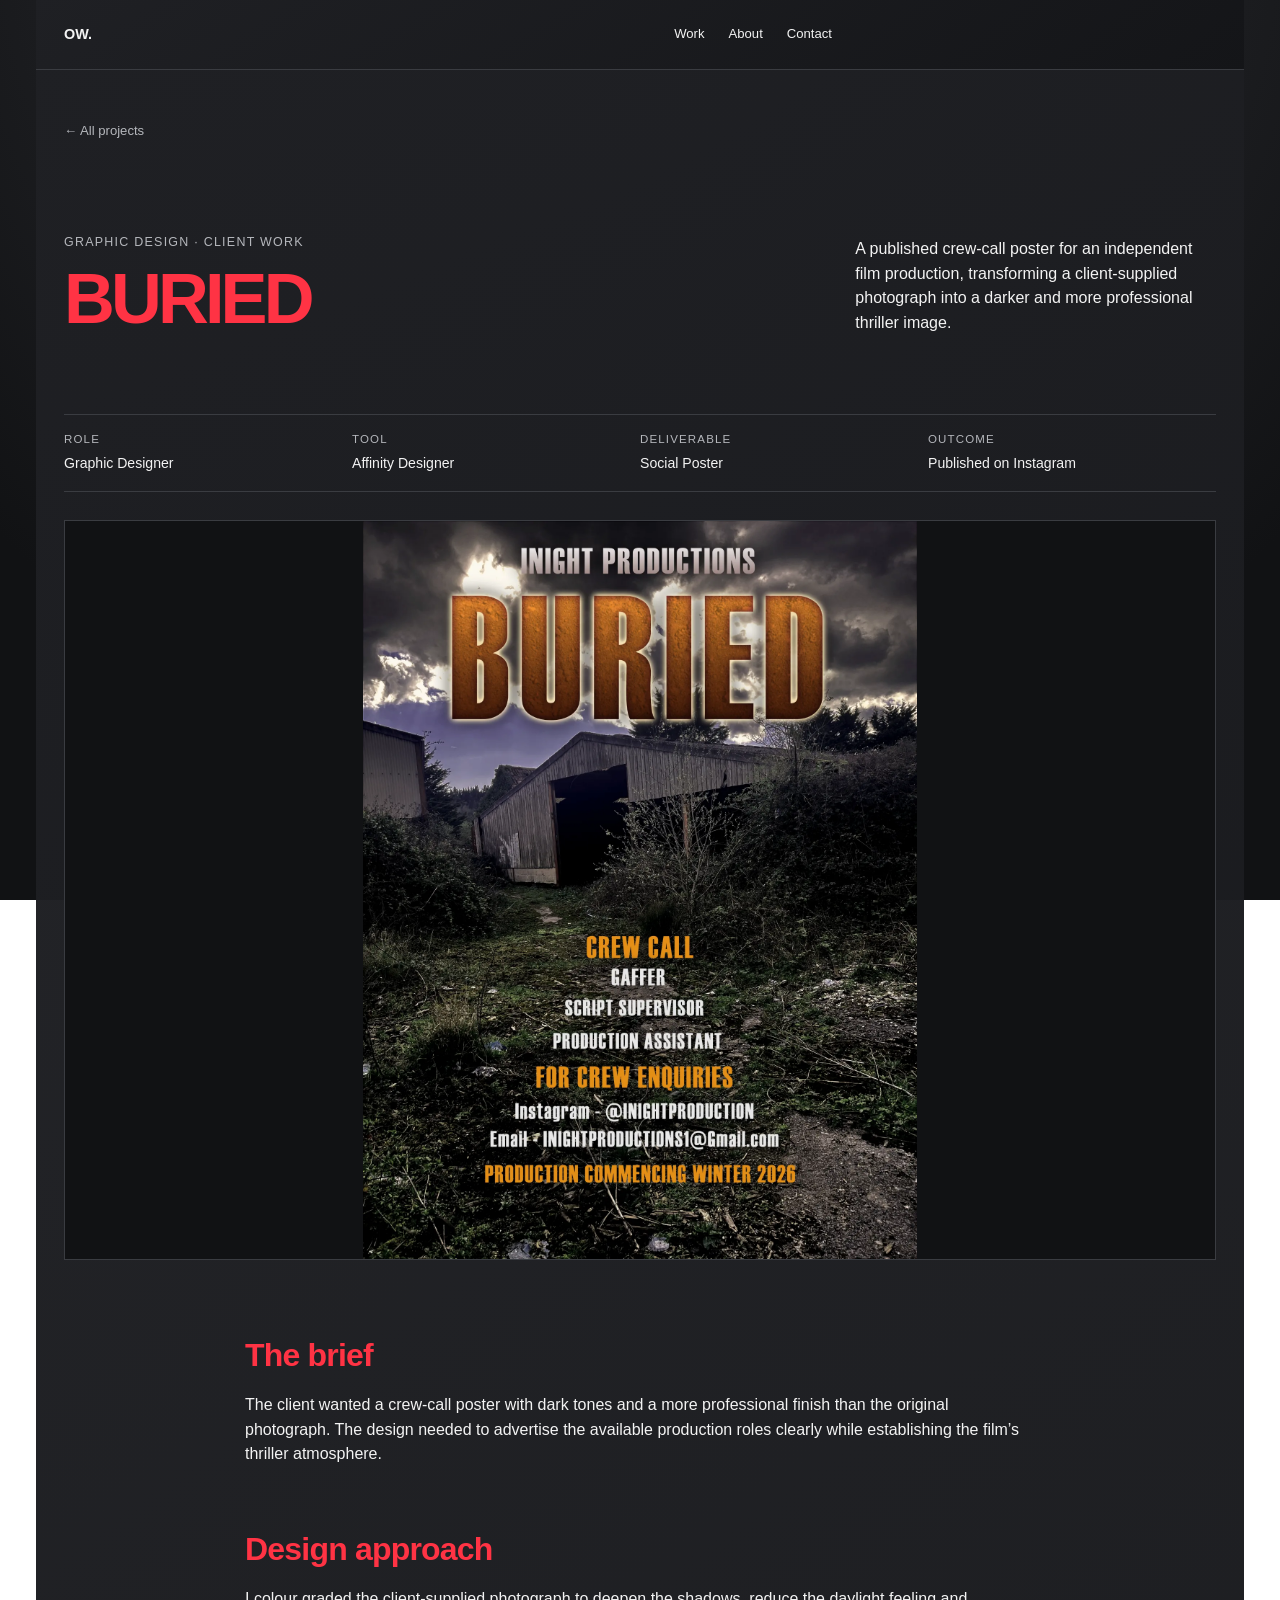
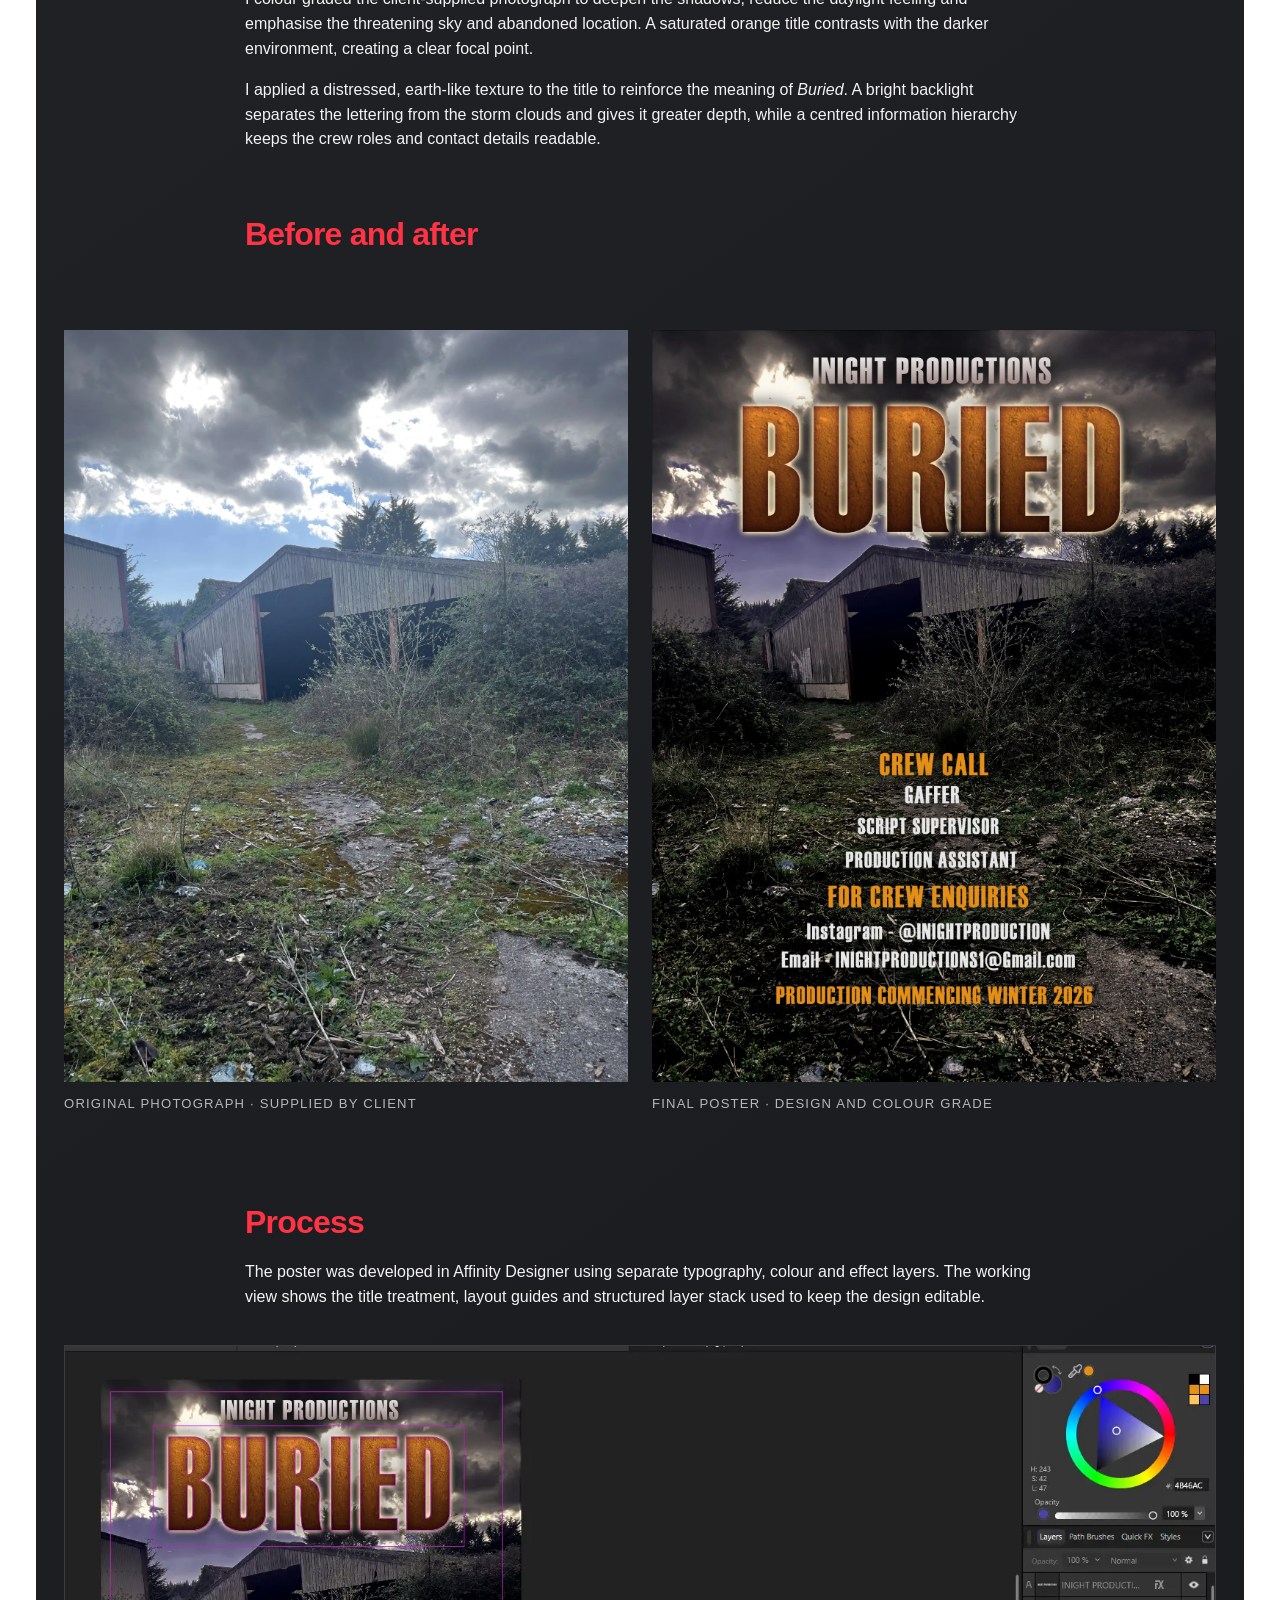
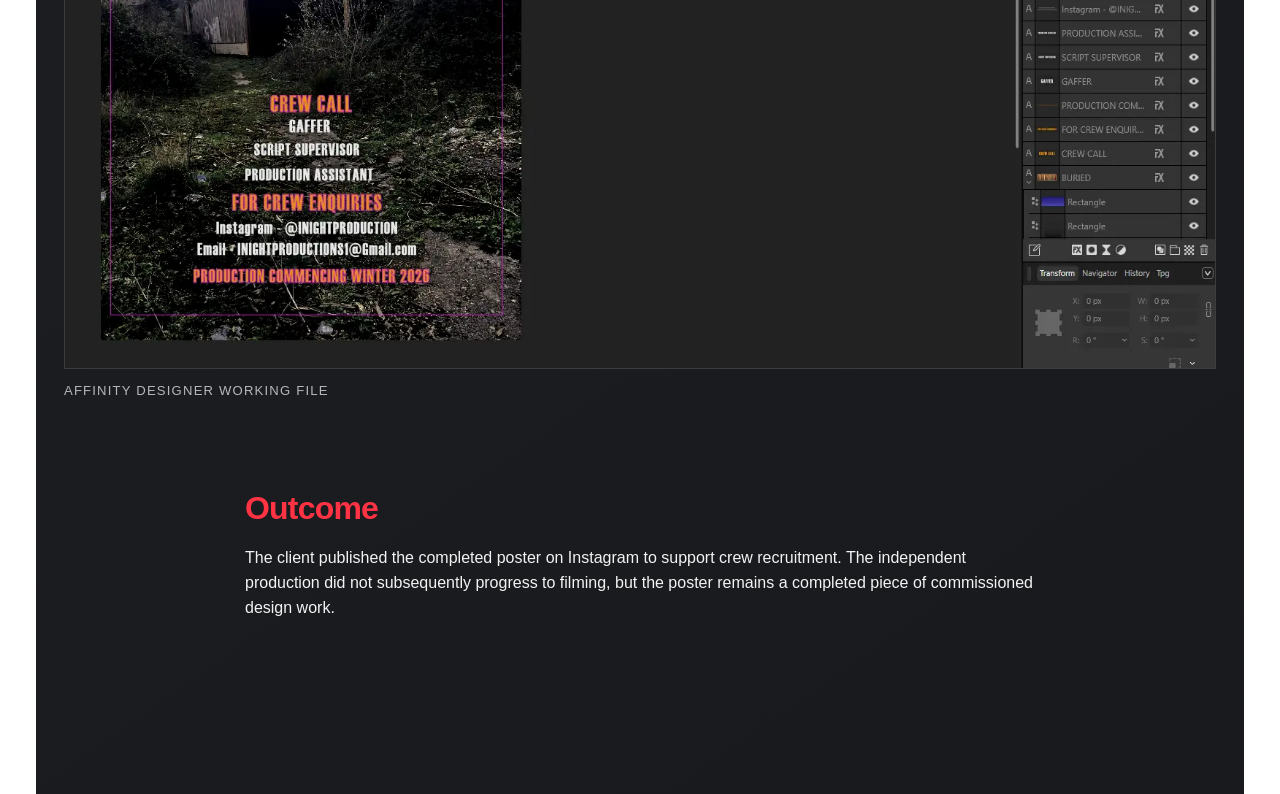
==== projects/buried.html @ 7346f6d7 "Add files via upload" ====
<!doctype html>
<html lang="en"><head><meta charset="utf-8"><meta name="viewport" content="width=device-width,initial-scale=1"><meta name="description" content="Buried crew-call poster designed in Affinity Designer by Oscar Whitehill."><title>Buried — Oscar Whitehill</title><link rel="stylesheet" href="../styles.css"><link rel="stylesheet" href="../project-case-study.css"></head>
<body class="project-page"><header class="site-header"><a class="brand" href="../index.html">OW<span>.</span></a><nav><a href="../index.html#work">Work</a><a href="../index.html#about">About</a><a href="../index.html#contact">Contact</a></nav></header><main>
<a class="back-link" href="../index.html#work">← All projects</a>
<section class="project-intro"><div><p class="eyebrow">Graphic Design · Client Work</p><h1>Buried</h1></div><p class="project-summary">A published crew-call poster for an independent film production, transforming a client-supplied photograph into a darker and more professional thriller image.</p></section>
<dl class="meta-grid"><div><dt>Role</dt><dd>Graphic Designer</dd></div><div><dt>Tool</dt><dd>Affinity Designer</dd></div><div><dt>Deliverable</dt><dd>Social Poster</dd></div><div><dt>Outcome</dt><dd>Published on Instagram</dd></div></dl>
<div class="project-hero"><img src="../assets/buried-poster.webp" alt="Final Buried film crew-call poster"></div>
<section class="project-body"><h2>The brief</h2><p>The client wanted a crew-call poster with dark tones and a more professional finish than the original photograph. The design needed to advertise the available production roles clearly while establishing the film’s thriller atmosphere.</p><h2>Design approach</h2><p>I colour graded the client-supplied photograph to deepen the shadows, reduce the daylight feeling and emphasise the threatening sky and abandoned location. A saturated orange title contrasts with the darker environment, creating a clear focal point.</p><p>I applied a distressed, earth-like texture to the title to reinforce the meaning of <em>Buried</em>. A bright backlight separates the lettering from the storm clouds and gives it greater depth, while a centred information hierarchy keeps the crew roles and contact details readable.</p><h2>Before and after</h2></section>
<section class="comparison"><figure><img src="../assets/buried-original.webp" alt="Original photograph supplied by the client"><figcaption>Original photograph · supplied by client</figcaption></figure><figure><img src="../assets/buried-poster.webp" alt="Completed Buried crew-call poster"><figcaption>Final poster · design and colour grade</figcaption></figure></section>
<section class="project-body process-copy"><h2>Process</h2><p>The poster was developed in Affinity Designer using separate typography, colour and effect layers. The working view shows the title treatment, layout guides and structured layer stack used to keep the design editable.</p></section>
<figure class="process-image"><img src="../assets/buried-process.webp" alt="Buried poster open in Affinity Designer showing guides and layers"><figcaption>Affinity Designer working file</figcaption></figure>
<section class="project-body"><h2>Outcome</h2><p>The client published the completed poster on Instagram to support crew recruitment. The independent production did not subsequently progress to filming, but the poster remains a completed piece of commissioned design work.</p></section>
</main><script src="../script.js"></script></body></html>
---- styles.css ----
:root{--bg:#111214;--surface:#1a1b1e;--surface-2:#222327;--text:#f3f3f3;--muted:#b5b7bc;--line:#3a3c41;--accent:#ff3344;--max:1480px}
*{box-sizing:border-box}html{scroll-behavior:smooth}body{margin:0;background:radial-gradient(circle at 50% -10%,#3a3b40 0,#242529 30%,#111214 76%);background-attachment:fixed;color:var(--text);font-family:Arial,Helvetica,sans-serif;font-size:16px;line-height:1.55}a{color:inherit;text-decoration:none}img{display:block;max-width:100%}
.site-header,main,footer{width:min(calc(100% - 72px),var(--max));margin:auto;background:linear-gradient(145deg,rgba(31,32,36,.98),rgba(20,21,24,.98))}.site-header{min-height:70px;padding:0 28px;display:grid;grid-template-columns:1fr 1fr 1fr;align-items:center;border-bottom:1px solid var(--line);position:relative}.brand{font-size:.9rem;font-weight:700;color:var(--text)}.header-role{text-align:center;margin:0;font-size:.82rem;color:var(--muted)}nav{display:flex;justify-content:flex-end;gap:24px}nav a,.menu-button{font-size:.82rem;color:var(--text)}nav a:hover{color:var(--accent)}.menu-button{display:none;background:none;border:1px solid var(--line);padding:8px 11px}
.intro{min-height:440px;padding:72px 28px 58px;display:grid;grid-template-columns:.8fr 2fr 1fr;gap:32px;align-content:end;border-bottom:1px solid var(--line)}.kicker,.section-label,.eyebrow{font-size:.78rem;text-transform:uppercase;letter-spacing:.1em;color:var(--muted)}.intro h1{font-size:clamp(2.8rem,4.8vw,4.8rem);line-height:1.02;letter-spacing:-.05em;margin:0;font-weight:600;color:var(--accent)}.intro-copy{align-self:end;margin:0;max-width:360px;color:var(--text);font-size:1rem}
.work-section{padding:52px 28px 82px}.work-heading{display:flex;align-items:flex-end;justify-content:space-between;margin-bottom:24px}.work-heading h2{font-size:1.65rem;line-height:1.2;margin:0;color:var(--accent)}.work-heading h2 span{color:var(--text);font-size:1rem;font-weight:400}.filters{display:flex;gap:22px;color:var(--muted);font-size:.76rem;text-transform:uppercase;letter-spacing:.06em}.filters span:first-child{color:var(--text)}.project-grid{display:grid;grid-template-columns:repeat(3,minmax(0,1fr));gap:18px}.project-card{min-width:0}.project-thumb{aspect-ratio:16/10;background:#101113;overflow:hidden;display:grid;place-items:center;border:1px solid var(--line)}.project-thumb img{width:100%;height:100%;object-fit:cover;transition:transform .35s ease}.poster-thumb{background:#191a1d}.poster-thumb img{object-fit:contain}.placeholder-thumb{background:linear-gradient(135deg,#4a4c52,#24262b);color:#fff}.placeholder-thumb span{font-size:2rem;line-height:.92;letter-spacing:-.04em;font-weight:700;color:var(--accent)}.project-meta{display:flex;justify-content:space-between;align-items:flex-start;padding:12px 2px 26px}.project-meta h3{font-size:1rem;margin:0 0 3px;color:var(--text)}.project-meta p,.project-meta>span{font-size:.75rem;color:var(--muted);text-transform:uppercase;letter-spacing:.06em;margin:0}.project-card:hover .project-meta h3{color:var(--accent)}.project-card:hover .project-thumb img{transform:scale(1.015)}
.about-section{padding:82px 28px;display:grid;grid-template-columns:.8fr 2fr 1fr;gap:32px;border-top:1px solid var(--line)}.about-section h2{font-size:clamp(2rem,3.2vw,3.4rem);line-height:1.05;letter-spacing:-.04em;font-weight:600;color:var(--accent);margin:0 0 28px}.about-section>div>p{max-width:680px;color:var(--text);font-size:1rem}.about-section ul{list-style:none;margin:0;padding:0;font-size:.86rem;color:var(--text)}.about-section li{padding:8px 0;border-bottom:1px solid var(--line)}
footer{padding:82px 28px 25px;border-top:1px solid var(--line);display:grid;grid-template-columns:2fr 1fr;gap:40px}footer h2{font-size:clamp(2.3rem,4vw,4rem);line-height:1.02;letter-spacing:-.045em;font-weight:600;color:var(--accent);margin:22px 0 62px}.footer-links{display:grid;align-content:start}.footer-links a{padding:9px 0;border-bottom:1px solid var(--line);font-size:.88rem;color:var(--text)}.footer-links a:hover{color:var(--accent)}.copyright{grid-column:1/-1;font-size:.75rem;color:var(--muted);margin:0}
.project-page main{padding:48px 28px 95px}.back-link{color:var(--muted);font-size:.82rem}.project-intro{padding:78px 0 46px;display:grid;grid-template-columns:2fr 1fr;gap:70px}.project-intro h1{font-size:clamp(3rem,5.5vw,5.5rem);line-height:.9;letter-spacing:-.055em;text-transform:uppercase;margin:14px 0;font-weight:600;color:var(--accent)}.project-intro h1 span{color:var(--accent)}.project-summary{align-self:end;color:var(--text);font-size:1rem;max-width:470px}.meta-grid{display:grid;grid-template-columns:repeat(4,1fr);border-top:1px solid var(--line);border-bottom:1px solid var(--line);margin-bottom:28px}.meta-grid div{padding:16px 0}.meta-grid dt{color:var(--muted);font-size:.72rem;text-transform:uppercase;letter-spacing:.1em}.meta-grid dd{margin:4px 0 0;font-size:.88rem;color:var(--text)}.project-hero{display:grid;place-items:center;min-height:0;max-height:none;background:#111214;overflow:hidden;border:1px solid var(--line)}.project-hero img{width:100%;max-height:82vh;object-fit:contain}.project-hero span{font-size:3rem;font-weight:700;color:var(--accent)}.project-body{max-width:790px;margin:78px auto}.project-body h2{font-size:2rem;line-height:1.1;letter-spacing:-.025em;font-weight:600;color:var(--accent);margin-bottom:20px}.project-body p{color:var(--text);font-size:1rem}.placeholder-note,.credit-note{border-left:2px solid var(--accent);padding:4px 0 4px 18px;color:var(--muted)}
@media(max-width:820px){body{background:#111214}.site-header,main,footer{width:100%}.site-header{grid-template-columns:1fr auto;padding:0 18px}.header-role{display:none}.menu-button{display:block}nav{display:none;position:absolute;top:69px;left:18px;right:18px;background:var(--surface-2);border:1px solid var(--line);padding:18px;flex-direction:column;z-index:5}nav.open{display:flex}.intro{min-height:390px;padding:62px 18px 42px;display:block}.intro h1{margin:65px 0 28px;font-size:2.8rem}.intro-copy{max-width:460px}.work-section{padding:44px 18px 65px}.work-heading{display:block}.filters{margin-top:16px;overflow:auto}.project-grid{grid-template-columns:1fr}.project-meta{padding-bottom:30px}.about-section{padding:65px 18px;grid-template-columns:1fr}.about-section h2{margin-top:24px}footer{padding:65px 18px 24px;grid-template-columns:1fr}footer h2{margin-bottom:30px}.project-page main{padding:42px 18px 75px}.project-intro{padding:60px 0 36px;display:block}.project-intro h1{font-size:3rem}.project-summary{margin-top:30px}.meta-grid{grid-template-columns:1fr 1fr}.project-hero img{max-height:none}}
---- project-case-study.css ----
.comparison{display:grid;grid-template-columns:1fr 1fr;gap:24px}
.comparison figure,.process-image{margin:0}
.comparison img{width:100%;aspect-ratio:3/4;object-fit:cover;object-position:top}
.comparison figcaption,.process-image figcaption{padding:12px 0;color:var(--muted);font-size:.82rem;text-transform:uppercase;letter-spacing:.09em}
.project-body h2:not(:first-child){margin-top:65px}
.process-copy{margin-bottom:35px}
.process-image img{width:100%;border:1px solid var(--line)}
@media(max-width:760px){.comparison{grid-template-columns:1fr}}
.case-hero{margin:0}.case-hero img,.wide-image img,.gallery-grid img{width:100%;display:block}.case-hero figcaption,.wide-image figcaption,.gallery-grid figcaption{padding:12px 0;color:var(--muted);font-size:.78rem;text-transform:uppercase;letter-spacing:.09em}.gallery-grid{display:grid;grid-template-columns:1fr 1fr;gap:24px;margin:24px 0 70px}.gallery-grid figure,.wide-image{margin:0}.wide-image{margin:24px 0 70px}.project-stats{display:grid;grid-template-columns:repeat(3,1fr);gap:1px;background:var(--line);border:1px solid var(--line);margin:70px 0}.project-stats div{background:var(--surface);padding:28px}.project-stats strong{display:block;color:var(--accent);font-size:1.5rem}.project-stats span{color:var(--text);font-size:.85rem}.credit-note{border-left:2px solid var(--accent);padding:8px 0 8px 18px;color:var(--muted)}
@media(max-width:760px){.gallery-grid,.project-stats{grid-template-columns:1fr}.gallery-grid{gap:16px}}
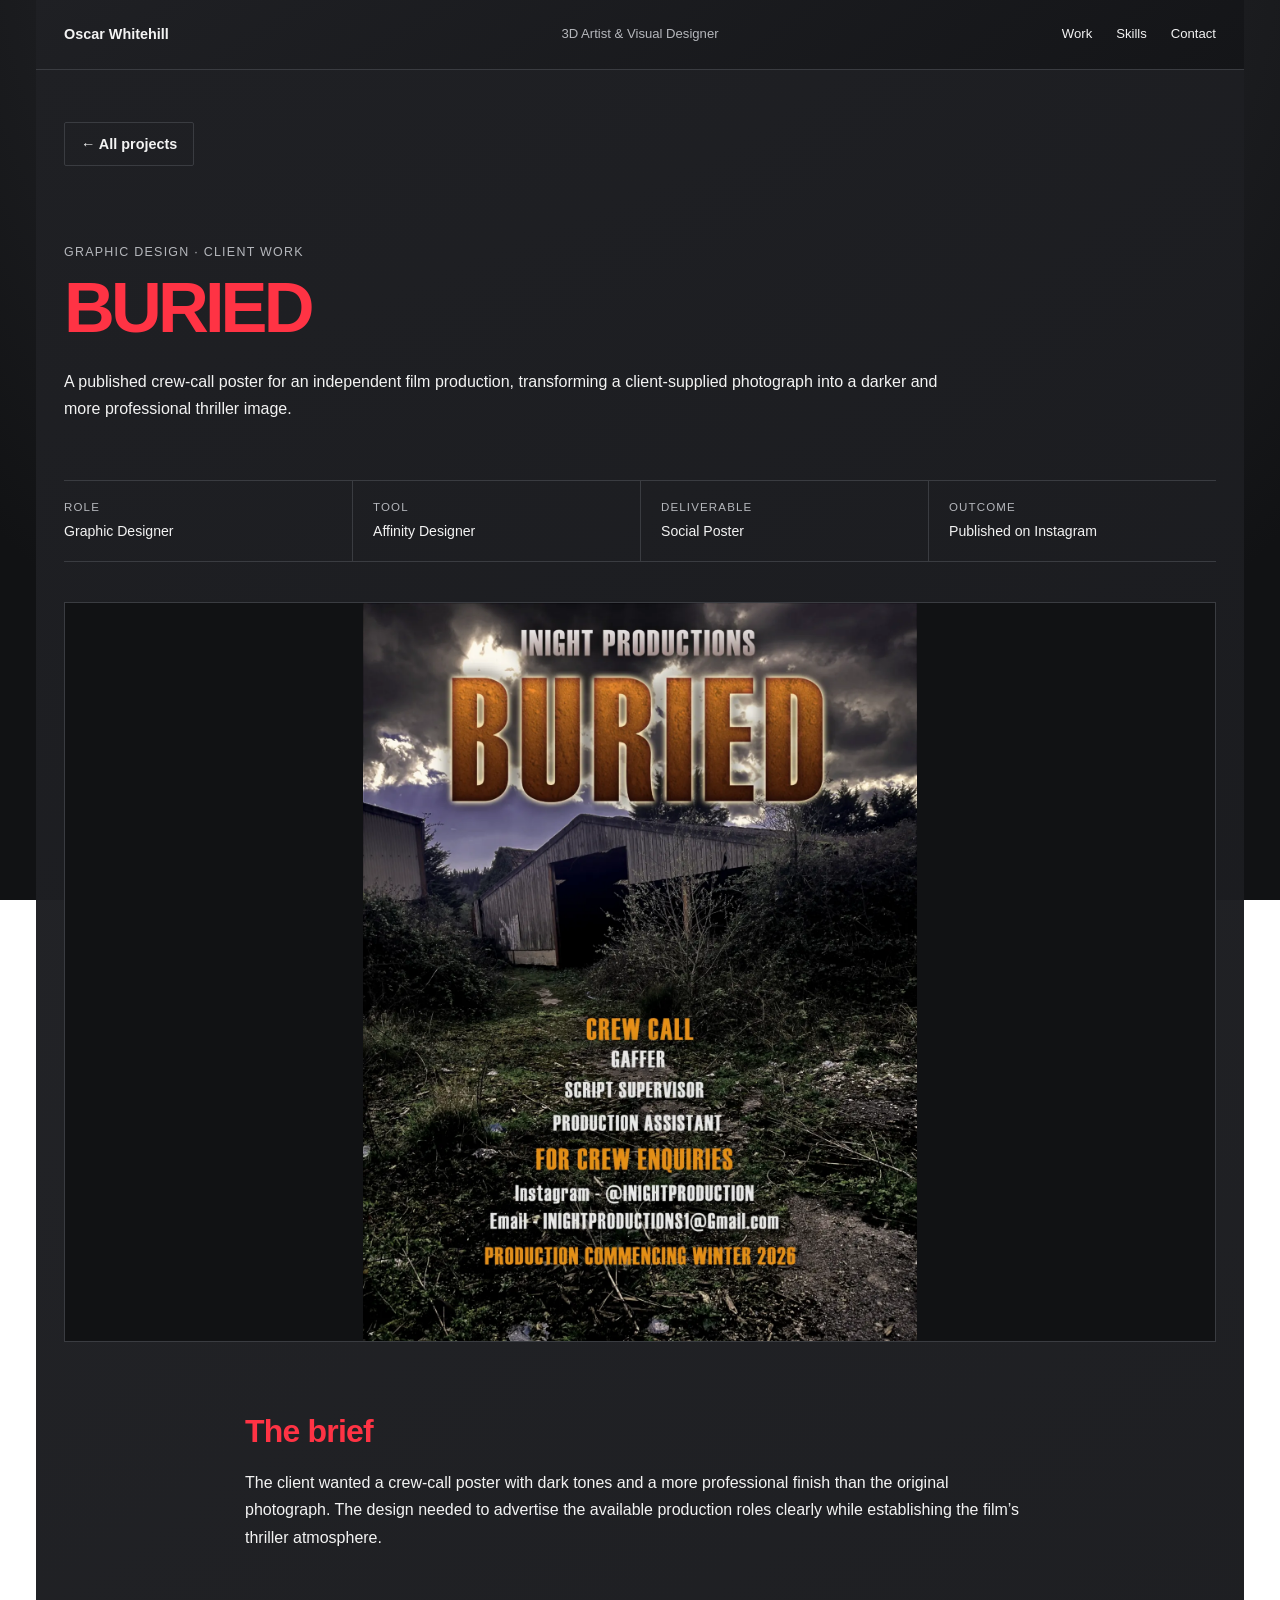
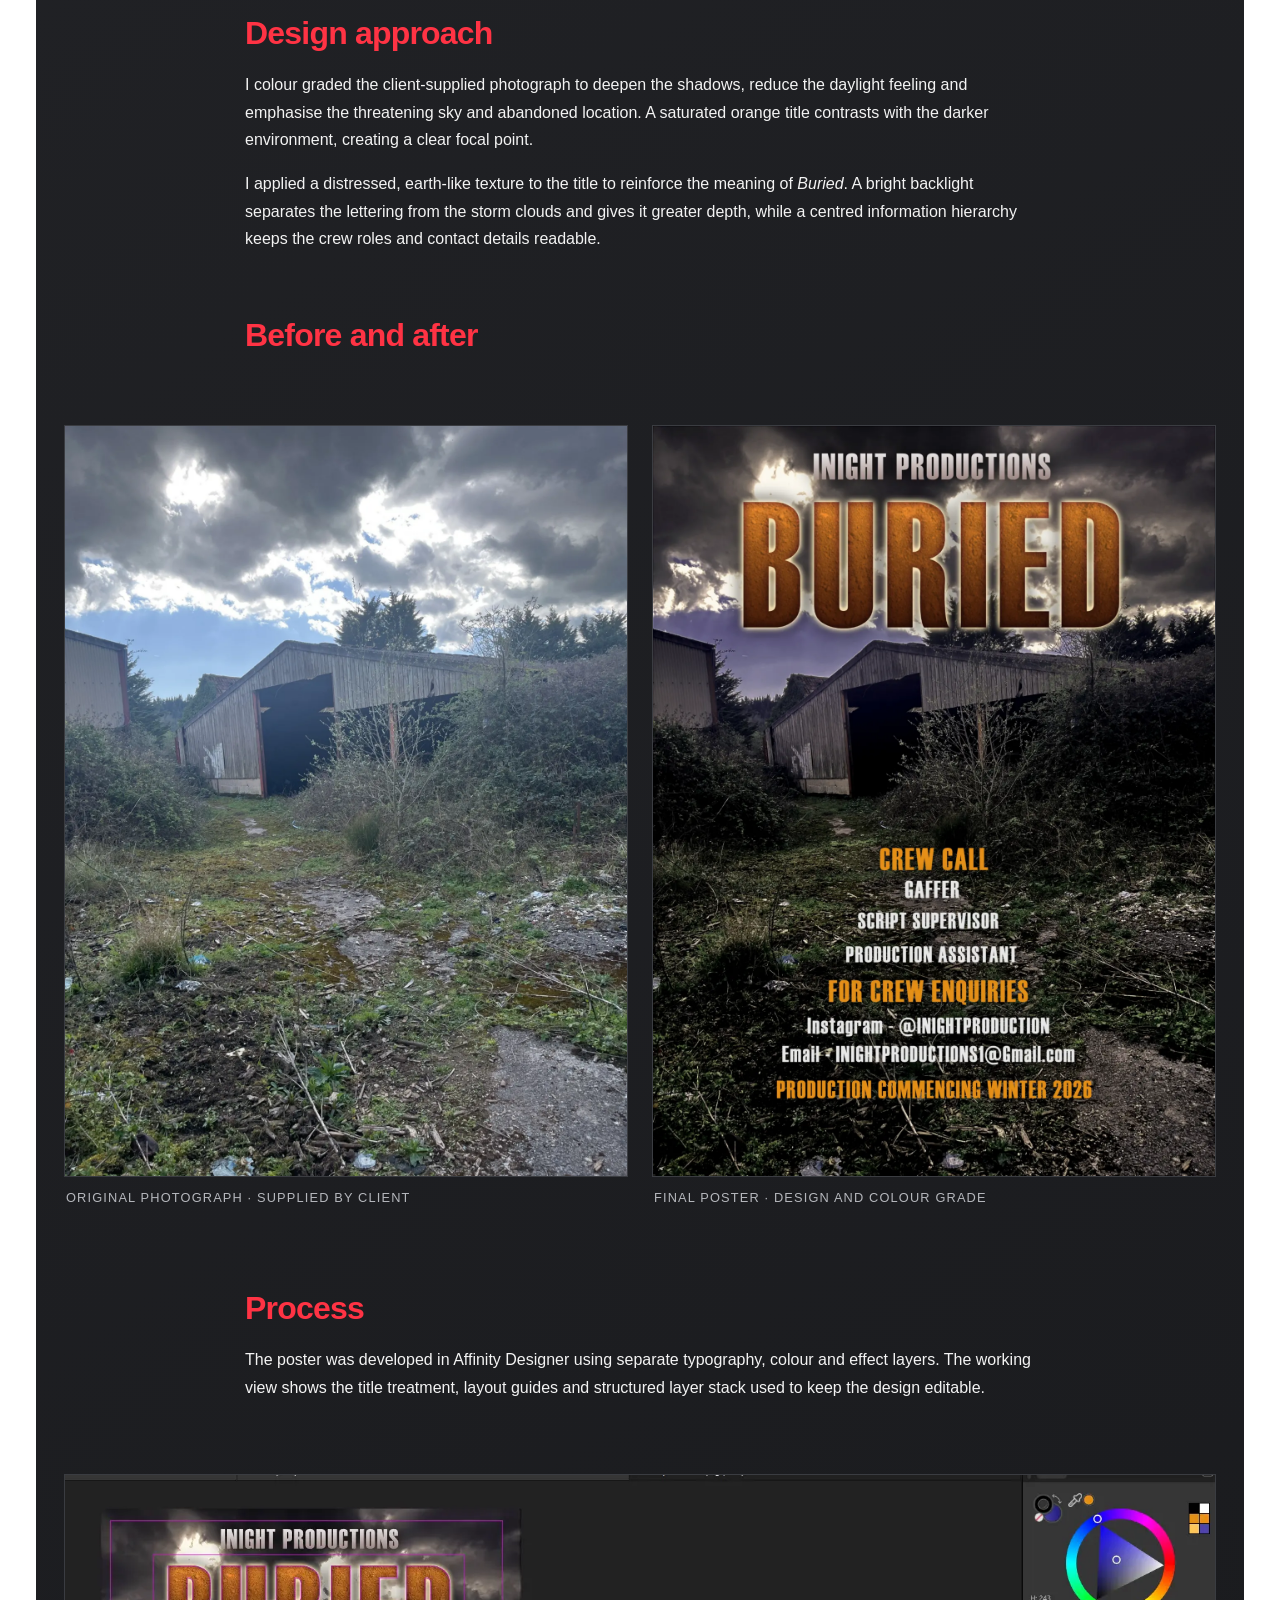
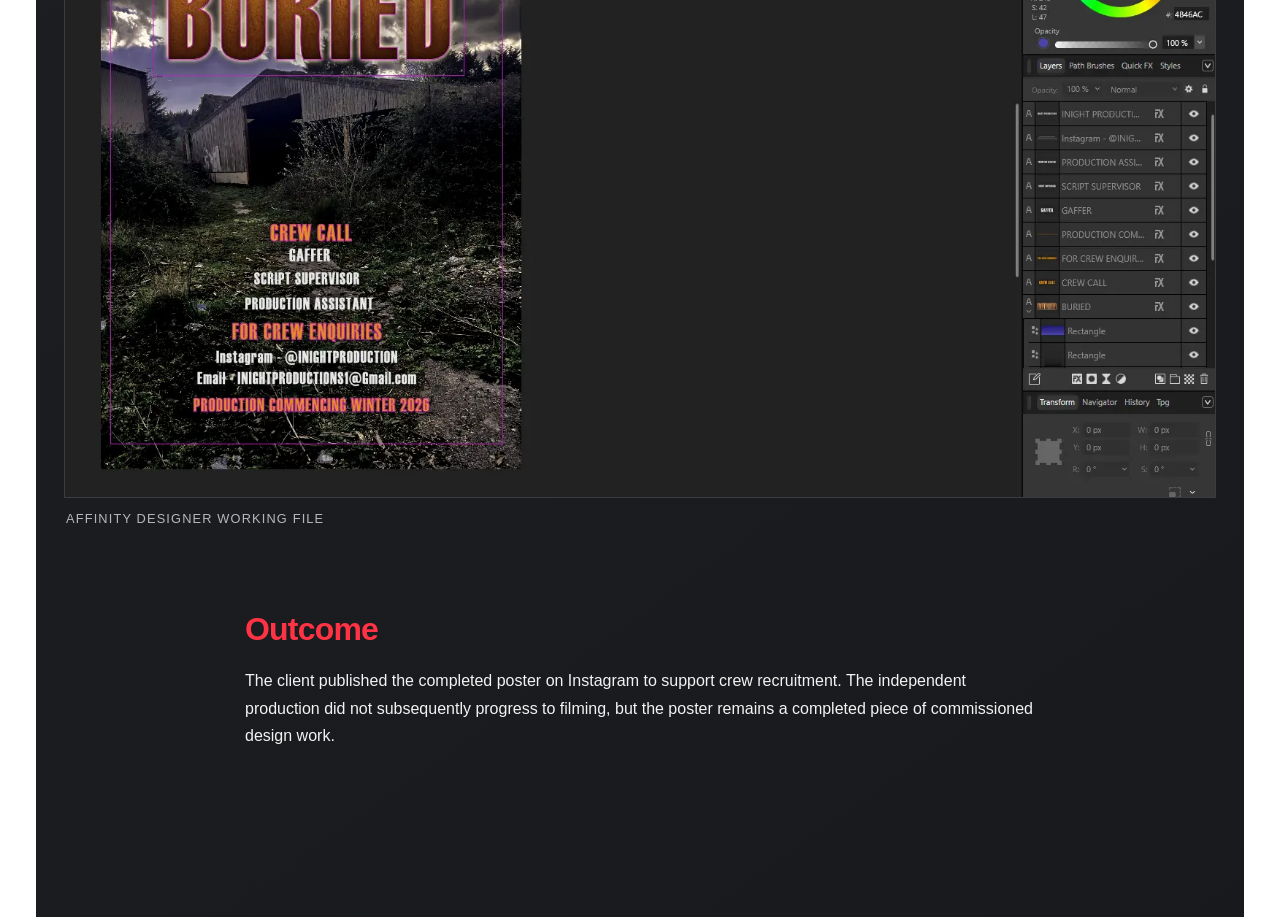
==== commit 7d50af3d: "Add files via upload" ====
--- a/projects/buried.html
+++ b/projects/buried.html
@@ -1,6 +1,6 @@
 <!doctype html>
-<html lang="en"><head><meta charset="utf-8"><meta name="viewport" content="width=device-width,initial-scale=1"><meta name="description" content="Buried crew-call poster designed in Affinity Designer by Oscar Whitehill."><title>Buried — Oscar Whitehill</title><link rel="stylesheet" href="../styles.css"><link rel="stylesheet" href="../project-case-study.css"></head>
-<body class="project-page"><header class="site-header"><a class="brand" href="../index.html">OW<span>.</span></a><nav><a href="../index.html#work">Work</a><a href="../index.html#about">About</a><a href="../index.html#contact">Contact</a></nav></header><main>
+<html lang="en"><head><meta charset="utf-8"><meta name="viewport" content="width=device-width,initial-scale=1"><meta name="description" content="Buried crew-call poster designed in Affinity Designer by Oscar Whitehill."><title>Buried — Oscar Whitehill</title><link rel="stylesheet" href="../styles.css"><link rel="stylesheet" href="../project-case-study.css"><link rel="stylesheet" href="../layout-fixes.css"></head>
+<body class="project-page"><header class="site-header"><a class="brand" href="../index.html">Oscar Whitehill</a><p class="header-role">3D Artist &amp; Visual Designer</p><button class="menu-button" type="button" aria-expanded="false" aria-controls="main-nav">Menu</button><nav id="main-nav" aria-label="Main navigation"><a href="../index.html#work">Work</a><a href="../index.html#skills">Skills</a><a href="../index.html#contact">Contact</a></nav></header><main>
 <a class="back-link" href="../index.html#work">← All projects</a>
 <section class="project-intro"><div><p class="eyebrow">Graphic Design · Client Work</p><h1>Buried</h1></div><p class="project-summary">A published crew-call poster for an independent film production, transforming a client-supplied photograph into a darker and more professional thriller image.</p></section>
 <dl class="meta-grid"><div><dt>Role</dt><dd>Graphic Designer</dd></div><div><dt>Tool</dt><dd>Affinity Designer</dd></div><div><dt>Deliverable</dt><dd>Social Poster</dd></div><div><dt>Outcome</dt><dd>Published on Instagram</dd></div></dl>
--- a/styles.css
+++ b/styles.css
@@ -1,8 +1,9 @@
+@import url("layout-fixes.css");
 :root{--bg:#111214;--surface:#1a1b1e;--surface-2:#222327;--text:#f3f3f3;--muted:#b5b7bc;--line:#3a3c41;--accent:#ff3344;--max:1480px}
 *{box-sizing:border-box}html{scroll-behavior:smooth}body{margin:0;background:radial-gradient(circle at 50% -10%,#3a3b40 0,#242529 30%,#111214 76%);background-attachment:fixed;color:var(--text);font-family:Arial,Helvetica,sans-serif;font-size:16px;line-height:1.55}a{color:inherit;text-decoration:none}img{display:block;max-width:100%}
 .site-header,main,footer{width:min(calc(100% - 72px),var(--max));margin:auto;background:linear-gradient(145deg,rgba(31,32,36,.98),rgba(20,21,24,.98))}.site-header{min-height:70px;padding:0 28px;display:grid;grid-template-columns:1fr 1fr 1fr;align-items:center;border-bottom:1px solid var(--line);position:relative}.brand{font-size:.9rem;font-weight:700;color:var(--text)}.header-role{text-align:center;margin:0;font-size:.82rem;color:var(--muted)}nav{display:flex;justify-content:flex-end;gap:24px}nav a,.menu-button{font-size:.82rem;color:var(--text)}nav a:hover{color:var(--accent)}.menu-button{display:none;background:none;border:1px solid var(--line);padding:8px 11px}
-.intro{min-height:440px;padding:72px 28px 58px;display:grid;grid-template-columns:.8fr 2fr 1fr;gap:32px;align-content:end;border-bottom:1px solid var(--line)}.kicker,.section-label,.eyebrow{font-size:.78rem;text-transform:uppercase;letter-spacing:.1em;color:var(--muted)}.intro h1{font-size:clamp(2.8rem,4.8vw,4.8rem);line-height:1.02;letter-spacing:-.05em;margin:0;font-weight:600;color:var(--accent)}.intro-copy{align-self:end;margin:0;max-width:360px;color:var(--text);font-size:1rem}
-.work-section{padding:52px 28px 82px}.work-heading{display:flex;align-items:flex-end;justify-content:space-between;margin-bottom:24px}.work-heading h2{font-size:1.65rem;line-height:1.2;margin:0;color:var(--accent)}.work-heading h2 span{color:var(--text);font-size:1rem;font-weight:400}.filters{display:flex;gap:22px;color:var(--muted);font-size:.76rem;text-transform:uppercase;letter-spacing:.06em}.filters span:first-child{color:var(--text)}.project-grid{display:grid;grid-template-columns:repeat(3,minmax(0,1fr));gap:18px}.project-card{min-width:0}.project-thumb{aspect-ratio:16/10;background:#101113;overflow:hidden;display:grid;place-items:center;border:1px solid var(--line)}.project-thumb img{width:100%;height:100%;object-fit:cover;transition:transform .35s ease}.poster-thumb{background:#191a1d}.poster-thumb img{object-fit:contain}.placeholder-thumb{background:linear-gradient(135deg,#4a4c52,#24262b);color:#fff}.placeholder-thumb span{font-size:2rem;line-height:.92;letter-spacing:-.04em;font-weight:700;color:var(--accent)}.project-meta{display:flex;justify-content:space-between;align-items:flex-start;padding:12px 2px 26px}.project-meta h3{font-size:1rem;margin:0 0 3px;color:var(--text)}.project-meta p,.project-meta>span{font-size:.75rem;color:var(--muted);text-transform:uppercase;letter-spacing:.06em;margin:0}.project-card:hover .project-meta h3{color:var(--accent)}.project-card:hover .project-thumb img{transform:scale(1.015)}
+.intro{min-height:440px;padding:72px 28px 58px;display:grid;grid-template-columns:.8fr 2fr 1fr;gap:32px;align-content:end;border-bottom:1px solid var(--line)}.kicker,.section-label,.eyebrow{font-size:.78rem;text-transform:uppercase;letter-spacing:.1em;color:var(--muted)}.intro .kicker{grid-column:1}.intro h1{grid-column:1/-1;font-size:clamp(2.4rem,4.15vw,4rem);line-height:1.02;letter-spacing:-.05em;margin:10px 0 0;font-weight:600;color:var(--accent);white-space:nowrap}.intro-copy{grid-column:3;align-self:end;margin:16px 0 0;max-width:360px;color:var(--text);font-size:1rem}
+.work-section{padding:52px 28px 82px}.work-heading{display:flex;align-items:flex-end;justify-content:space-between;margin-bottom:24px}.work-heading h2{font-size:1.65rem;line-height:1.2;margin:0;color:var(--accent)}.work-heading h2 span{color:var(--text);font-size:1rem;font-weight:400}.filters{display:flex;gap:22px;color:var(--muted);font-size:.76rem;text-transform:uppercase;letter-spacing:.06em}.filters span:first-child{color:var(--text)}.project-grid{display:grid;grid-template-columns:repeat(3,minmax(0,1fr));gap:18px}.project-card{min-width:0}.project-thumb{aspect-ratio:16/10;background:#101113;overflow:hidden;display:grid;place-items:center;border:1px solid var(--line)}.project-thumb img{width:100%;height:100%;object-fit:cover;transition:transform .35s ease}.poster-thumb{background:#191a1d}.poster-thumb img{object-fit:contain}.placeholder-thumb{background:linear-gradient(135deg,#4a4c52,#24262b);color:#fff}.placeholder-thumb span{font-size:2rem;line-height:.92;letter-spacing:-.04em;font-weight:700;color:var(--accent)}.project-meta{display:flex;justify-content:space-between;align-items:flex-start;padding:12px 2px 26px}.project-meta h3{font-size:1rem;margin:0 0 3px;color:var(--text)}.project-meta p,.project-meta>span{font-size:.75rem;color:var(--muted);text-transform:uppercase;letter-spacing:.06em;margin:0}.project-meta .project-status{color:var(--accent);font:inherit;font-weight:700}.project-card:hover .project-meta h3{color:var(--accent)}.project-card:hover .project-thumb img{transform:scale(1.015)}
 .about-section{padding:82px 28px;display:grid;grid-template-columns:.8fr 2fr 1fr;gap:32px;border-top:1px solid var(--line)}.about-section h2{font-size:clamp(2rem,3.2vw,3.4rem);line-height:1.05;letter-spacing:-.04em;font-weight:600;color:var(--accent);margin:0 0 28px}.about-section>div>p{max-width:680px;color:var(--text);font-size:1rem}.about-section ul{list-style:none;margin:0;padding:0;font-size:.86rem;color:var(--text)}.about-section li{padding:8px 0;border-bottom:1px solid var(--line)}
 footer{padding:82px 28px 25px;border-top:1px solid var(--line);display:grid;grid-template-columns:2fr 1fr;gap:40px}footer h2{font-size:clamp(2.3rem,4vw,4rem);line-height:1.02;letter-spacing:-.045em;font-weight:600;color:var(--accent);margin:22px 0 62px}.footer-links{display:grid;align-content:start}.footer-links a{padding:9px 0;border-bottom:1px solid var(--line);font-size:.88rem;color:var(--text)}.footer-links a:hover{color:var(--accent)}.copyright{grid-column:1/-1;font-size:.75rem;color:var(--muted);margin:0}
 .project-page main{padding:48px 28px 95px}.back-link{color:var(--muted);font-size:.82rem}.project-intro{padding:78px 0 46px;display:grid;grid-template-columns:2fr 1fr;gap:70px}.project-intro h1{font-size:clamp(3rem,5.5vw,5.5rem);line-height:.9;letter-spacing:-.055em;text-transform:uppercase;margin:14px 0;font-weight:600;color:var(--accent)}.project-intro h1 span{color:var(--accent)}.project-summary{align-self:end;color:var(--text);font-size:1rem;max-width:470px}.meta-grid{display:grid;grid-template-columns:repeat(4,1fr);border-top:1px solid var(--line);border-bottom:1px solid var(--line);margin-bottom:28px}.meta-grid div{padding:16px 0}.meta-grid dt{color:var(--muted);font-size:.72rem;text-transform:uppercase;letter-spacing:.1em}.meta-grid dd{margin:4px 0 0;font-size:.88rem;color:var(--text)}.project-hero{display:grid;place-items:center;min-height:0;max-height:none;background:#111214;overflow:hidden;border:1px solid var(--line)}.project-hero img{width:100%;max-height:82vh;object-fit:contain}.project-hero span{font-size:3rem;font-weight:700;color:var(--accent)}.project-body{max-width:790px;margin:78px auto}.project-body h2{font-size:2rem;line-height:1.1;letter-spacing:-.025em;font-weight:600;color:var(--accent);margin-bottom:20px}.project-body p{color:var(--text);font-size:1rem}.placeholder-note,.credit-note{border-left:2px solid var(--accent);padding:4px 0 4px 18px;color:var(--muted)}
--- a/project-case-study.css
+++ b/project-case-study.css
@@ -8,3 +8,36 @@
 @media(max-width:760px){.comparison{grid-template-columns:1fr}}
 .case-hero{margin:0}.case-hero img,.wide-image img,.gallery-grid img{width:100%;display:block}.case-hero figcaption,.wide-image figcaption,.gallery-grid figcaption{padding:12px 0;color:var(--muted);font-size:.78rem;text-transform:uppercase;letter-spacing:.09em}.gallery-grid{display:grid;grid-template-columns:1fr 1fr;gap:24px;margin:24px 0 70px}.gallery-grid figure,.wide-image{margin:0}.wide-image{margin:24px 0 70px}.project-stats{display:grid;grid-template-columns:repeat(3,1fr);gap:1px;background:var(--line);border:1px solid var(--line);margin:70px 0}.project-stats div{background:var(--surface);padding:28px}.project-stats strong{display:block;color:var(--accent);font-size:1.5rem}.project-stats span{color:var(--text);font-size:.85rem}.credit-note{border-left:2px solid var(--accent);padding:8px 0 8px 18px;color:var(--muted)}
 @media(max-width:760px){.gallery-grid,.project-stats{grid-template-columns:1fr}.gallery-grid{gap:16px}}
+.modular-hero img{width:100%;max-height:720px;object-fit:cover;object-position:center}
+.modular-gallery img{height:100%;min-height:320px;max-height:560px;object-fit:cover;object-position:center}
+.modular-gallery figure{display:flex;flex-direction:column}
+.modular-gallery figcaption{margin-top:auto}
+.modular-comparison{margin:24px 0 70px}
+.modular-comparison img{aspect-ratio:1.15/1;object-fit:cover;object-position:center}
+.reference-intro{margin-top:70px}
+.reference-lead img{aspect-ratio:16/9;object-fit:cover;object-position:center 46%}
+.reference-grid{display:grid;grid-template-columns:repeat(2,minmax(0,1fr));gap:24px;margin:24px 0 70px}
+.reference-grid figure{margin:0;display:flex;flex-direction:column}
+.reference-grid img{width:100%;height:360px;display:block;object-fit:cover;object-position:center}
+.reference-grid figure:nth-child(2) img{object-position:center 42%}
+.reference-grid figcaption{padding:12px 0;color:var(--muted);font-size:.78rem;text-transform:uppercase;letter-spacing:.09em}
+@media(max-width:760px){.modular-gallery img{min-height:0;height:auto}.modular-comparison img{aspect-ratio:auto}.reference-intro{margin-top:50px}.reference-grid{grid-template-columns:1fr;gap:16px}.reference-grid img{height:auto;aspect-ratio:4/3}.reference-lead img{aspect-ratio:4/3}}
+
+/* Shared case-study rhythm */
+.project-page .back-link{display:inline-flex;align-items:center;gap:10px;min-height:44px;padding:10px 16px;margin-top:4px;border:1px solid var(--line);border-radius:2px;color:var(--text);font-size:.9rem;font-weight:600;transition:border-color .2s ease,color .2s ease,background .2s ease}
+.project-page .back-link:hover,.project-page .back-link:focus-visible{border-color:var(--accent);background:rgba(255,51,68,.08);color:var(--accent)}
+.project-page .project-intro{padding-top:64px;padding-bottom:42px}
+.project-page .project-intro h1{margin-bottom:0}
+.project-page .project-summary{line-height:1.7}
+.project-page .meta-grid{gap:0;margin-bottom:40px}
+.project-page .meta-grid div{min-width:0;padding:18px 20px 18px 0}
+.project-page .meta-grid div+div{padding-left:20px;border-left:1px solid var(--line)}
+.project-page .meta-grid dd{overflow-wrap:anywhere}
+.case-hero img,.wide-image img,.gallery-grid img,.comparison img,.process-image img,.reference-grid img{border:1px solid var(--line);background:var(--surface)}
+.gallery-grid:not(.modular-gallery) img{aspect-ratio:16/9;object-fit:cover;object-position:center}
+.case-hero figcaption,.wide-image figcaption,.gallery-grid figcaption,.comparison figcaption,.process-image figcaption,.reference-grid figcaption{padding:12px 2px;font-size:.8rem;line-height:1.45}
+.project-page .project-body{margin-top:72px;margin-bottom:72px}
+.project-page .project-body p{line-height:1.72}
+.project-page .wide-image,.project-page .gallery-grid,.project-page .comparison{margin-bottom:72px}
+.project-page .process-image{margin:24px 0 72px}
+@media(max-width:820px){.project-page .project-intro{padding-top:48px}.project-page .meta-grid div{padding:15px 12px 15px 0}.project-page .meta-grid div:nth-child(odd){border-left:0}.project-page .meta-grid div:nth-child(even){padding-left:12px;border-left:1px solid var(--line)}.project-page .meta-grid div:nth-child(n+3){border-top:1px solid var(--line)}.project-page .project-body{margin-top:56px;margin-bottom:56px}.project-page .wide-image,.project-page .gallery-grid,.project-page .comparison,.project-page .process-image{margin-bottom:56px}}
--- a/layout-fixes.css
+++ b/layout-fixes.css
@@ -0,0 +1 @@
+.intro{display:block;min-height:400px;padding-top:90px}.intro .kicker{margin:0 0 48px}.intro h1{max-width:none;margin:0;white-space:nowrap}.intro-copy{max-width:900px;margin:24px 0 0;color:var(--text)}.about-section{display:block}.about-section .section-label{margin:0 0 38px}.about-section>div{max-width:980px}.about-section>div>p{max-width:900px;margin:0}.about-section ul{max-width:980px;margin-top:40px;display:grid;grid-template-columns:repeat(3,1fr);column-gap:30px}footer{display:block}footer>div:first-child{max-width:980px}.footer-links{max-width:none;grid-template-columns:repeat(4,minmax(0,1fr));gap:24px;margin-bottom:62px}.footer-links a,.footer-link-pending{min-width:0;padding:12px 0;border-bottom:1px solid var(--line)}.footer-links a>span,.footer-link-pending>span{display:block;margin-bottom:7px;color:var(--muted);font-size:.7rem;text-transform:uppercase;letter-spacing:.07em}.footer-links strong{display:block;color:var(--text);font-size:.88rem;font-weight:500;overflow-wrap:anywhere}.footer-link-pending strong{color:var(--muted)}.copyright{margin-top:0}.project-intro{display:block}.project-intro .project-summary{max-width:900px;margin:28px 0 0}@media(max-width:820px){.intro{min-height:360px;padding-top:62px}.intro .kicker{margin-bottom:55px}.intro h1{white-space:normal}.about-section ul{grid-template-columns:1fr}.footer-links{grid-template-columns:1fr;gap:0}.project-intro .project-summary{margin-top:24px}}
